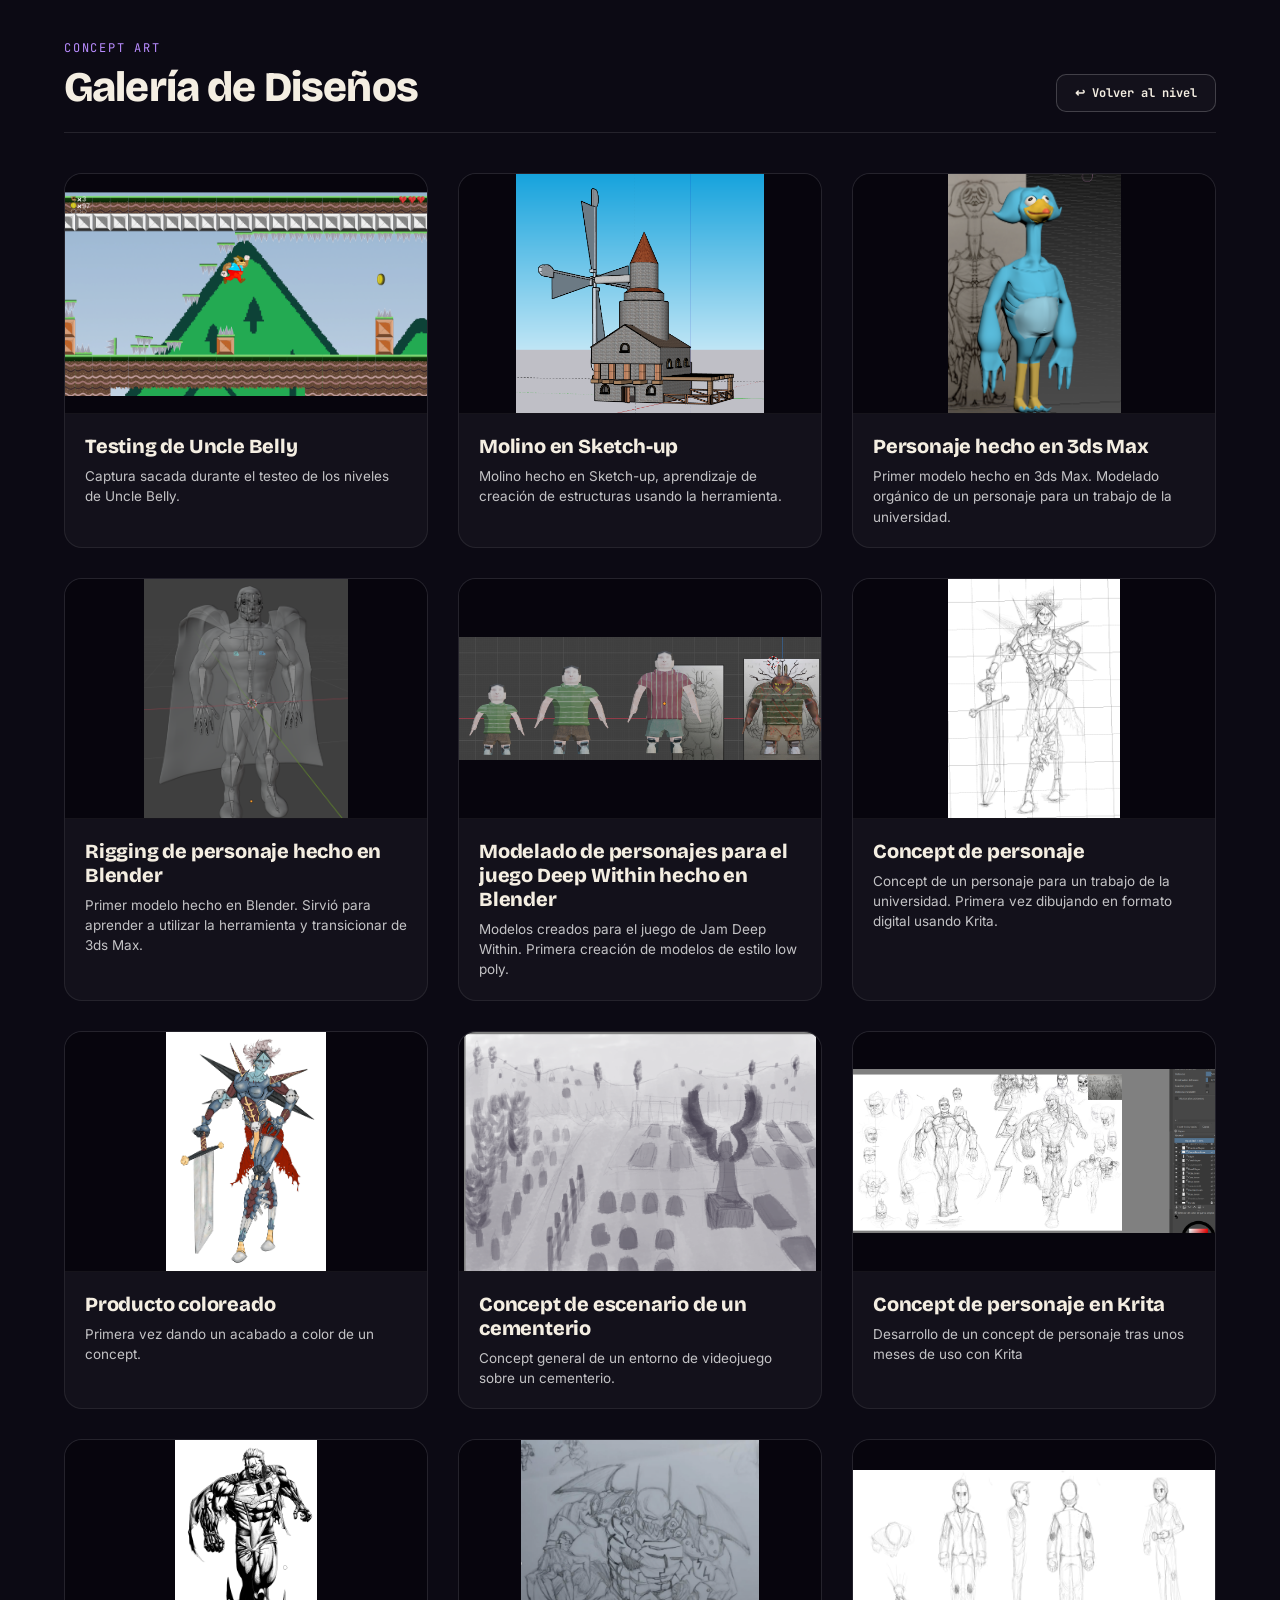
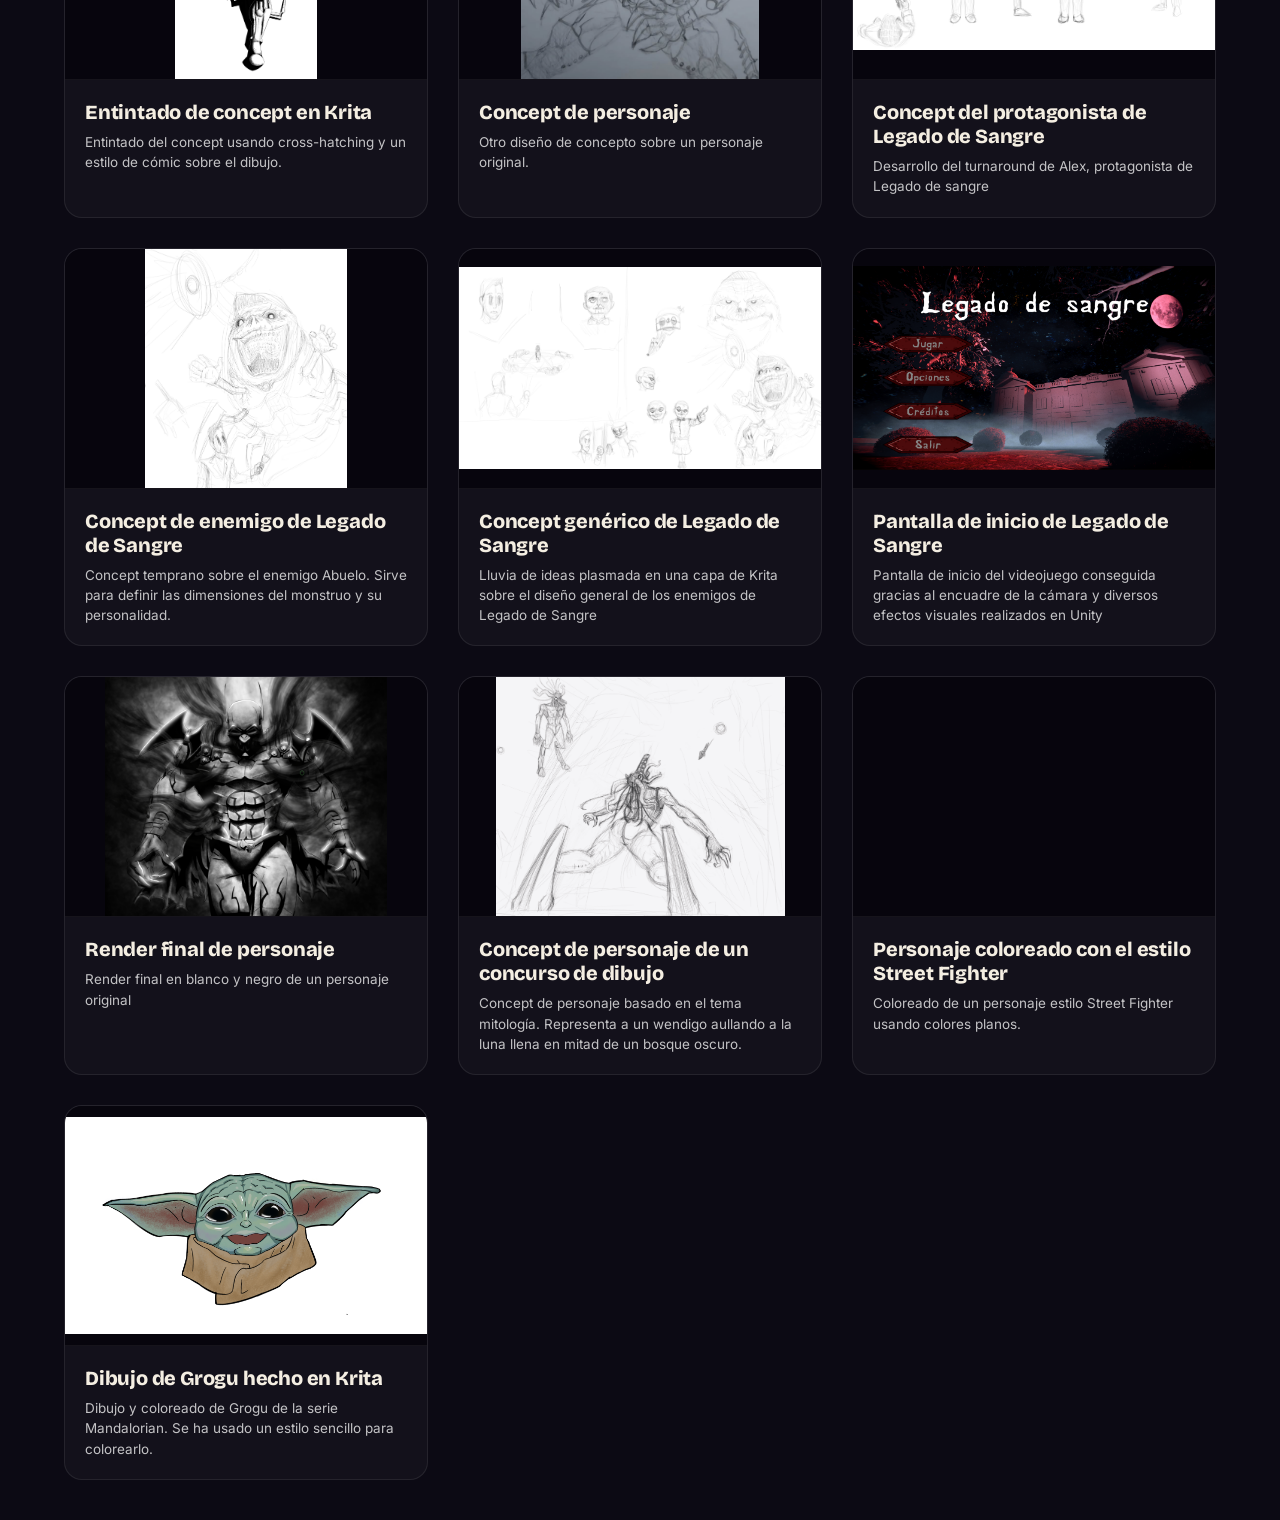
==== gallery.html @ 6ef155b4 "Añadida la galería" ====
<!DOCTYPE html>
<html lang="es">

<head>
  <meta charset="UTF-8">
  <meta name="viewport" content="width=device-width, initial-scale=1.0">
  <title>Galería de Concept Art — Adrián Gómez-Lobo Núñez</title>
  
  <link rel="preconnect" href="https://fonts.googleapis.com">
  <link rel="preconnect" href="https://fonts.gstatic.com" crossorigin>
  <link href="https://fonts.googleapis.com/css2?family=Bricolage+Grotesque:opsz,wght@12..96,600;12..96,800&family=Inter:wght@400;500;600&family=JetBrains+Mono:wght@500;700&display=swap" rel="stylesheet">
  
  <!-- Reutilizamos tus estilos globales y añadimos los específicos de la galería -->
  <link rel="stylesheet" href="styles.css">
  <link rel="stylesheet" href="gallery.css">
</head>

<body class="gallery-body">

  <header class="gallery-header">
    <div class="header-left">
      <span class="gallery-tag">Concept Art</span>
      <h1>Galería de Diseños</h1>
    </div>
    <!-- Botón para regresar al portafolio jugable -->
    <a href="index.html" class="back-btn">↩ Volver al nivel</a>
  </header>

  <main class="gallery-grid" id="gallery-container">
    <!-- Las tarjetas se inyectarán aquí dinámicamente desde JavaScript -->
  </main>

  <script src="gallery.js"></script>
</body>

</html>
---- styles.css ----
/* =======================================================================
   ESTILOS — Portfolio jugable de Adrián Gómez-Lobo Núñez
   ======================================================================= */
:root {
    /* ----- Paleta base ----- */
    --ink: #0c0a14;
    --paper: #f4eee2;
    --char: #ffd166;
    --char-dark: #1b1726;

    /* Acentos por zona (videojuegos / herramientas / concept) */
    --z1-a: #ff5d73;
    --z1-b: #ffb05c;
    --z2-a: #36c5f0;
    --z2-b: #7b6cff;
    --z3-a: #b98cff;
    --z3-b: #ffa6e0;

    --accent: var(--z1-a);
    --accent2: var(--z1-b);

    --font-display: "Bricolage Grotesque", system-ui, sans-serif;
    --font-body: "Inter", system-ui, sans-serif;
    --font-mono: "JetBrains Mono", ui-monospace, monospace;
    
    --ch: 160px; /* Tamaño base del personaje */
}

* {
    box-sizing: border-box;
    margin: 0;
    padding: 0
}

html {
    scroll-behavior: auto
}

body {
    background: var(--ink);
    color: var(--paper);
    font-family: var(--font-body);
    overflow-x: hidden;
}

/* =======================================================================
   STAGE: Contenedor Base de Iluminación
   ======================================================================= */
#stage {
    position: fixed;
    inset: 0;
    overflow: hidden;
    z-index: 1;
    transition: background 1s ease;
}

/* ☀️/🌙 EL ORBE: Detrás de las capas de escenario, delante del cielo */
.orb {
    position: absolute;
    top: 12%;
    left: 72%;
    width: 110px;
    height: 110px;
    border-radius: 50%;
    z-index: 2; 
    transition: background 1s ease, box-shadow 1s ease;
}

/* =======================================================================
   PARALLAX CAPAS: Tratamiento de color HSV nativo por GPU
   ======================================================================= */
.layer {
    position: absolute;
    bottom: 18vh;
    left: 0;
    height: 82vh;
    will-change: transform;
    background-position: bottom left;
    background-repeat: repeat-x;
    transition: filter 1s ease;
}

/* Valores base de brillo y contraste para dar profundidad */
.layer-far {
    z-index: 3;
    background-image: url('assets/sprites/background/BackGroundFar.png');
    background-size: auto 100%;
    filter: brightness(0.70) saturate(0.85);
}

.layer-mid {
    z-index: 4;
    background-image: url('assets/sprites/background/BackgroundMiddle.png');
    background-size: auto 130%;
    filter: brightness(0.8) saturate(0.90);
}

.layer-close {
    z-index: 5;
    background-image: url('assets/sprites/background/BackgroundClose.png');
    background-size: auto 90%;
    filter: brightness(0.8) saturate(1);
}

.ground {
    position: absolute;
    bottom: 0;
    left: 0;
    width: 100%;
    height: 18vh;
    background: linear-gradient(180deg, var(--char-dark), #000);
    z-index: 6;
}

/* =======================================================================
   GAMEPLAY: Elementos interactivos y Personaje
   ======================================================================= */
#world {
    position: absolute;
    bottom: 18vh;
    left: 0;
    height: 40vh;
    z-index: 7;
    will-change: transform;
}

.post {
    position: absolute !important;
    bottom: 0;
    width: 8px;
    height: 130px;
    background: var(--char-dark);
    display: flex;
    justify-content: center;
    filter: drop-shadow(0 0 12px var(--accent));
    transition: filter 0.6s ease;
}

.post .flag {
    position: absolute !important;
    top: 0;
    left: 8px;
    width: 85px;
    padding: 6px 8px;
    font-family: var(--font-mono);
    font-size: 10px;
    font-weight: 700;
    letter-spacing: .05em;
    color: #fff;
    background: var(--accent) !important;
    clip-path: polygon(0 0, 100% 0, 86% 50%, 100% 100%, 0 100%);
    text-transform: uppercase;
    white-space: nowrap;
}

#character {
    position: fixed;
    bottom: calc(18vh - 14px);
    left: 26%;
    transform: translateX(-50%);
    height: var(--ch);
    z-index: 8;
}

#character canvas {
    position: absolute;
    bottom: 0;
    left: 50%;
    transform: translateX(-50%);
    height: 100%;
    width: auto;
    display: none;
    filter: drop-shadow(0 0 14px var(--accent)) var(--char-light-tint, brightness(1));
    transition: filter 0.6s ease;
}

#character.flip canvas {
    transform: translateX(-50%) scaleX(-1);
}

/* Partículas de Polvo */
.dust {
    position: fixed;
    bottom: 18vh;
    left: 26%;
    transform: translateX(-50%);
    z-index: 6;
    width: 30px;
    height: 10px;
    border-radius: 50%;
    background: rgba(255, 255, 255, .18);
    opacity: 0;
    filter: blur(2px);
}

#character.walking ~ .dust {
    animation: puff .42s ease-out infinite
}

@keyframes puff {
    0% { opacity: .4; transform: scale(.6) translateX(0) }
    100% { opacity: 0; transform: scale(1.4) translateX(-22px) }
}

/* =======================================================================
   PIPELINE DE ILUMINACIÓN GLOBAL (Nativo en la GPU)
   ======================================================================= */
#stage[data-zone="videojuegos"] {
    background: linear-gradient(180deg, #124eb3 0%, #3a8df5 50%, #a5d1ff 100%);
}
#stage[data-zone="videojuegos"] .orb {
    background: radial-gradient(circle at 35% 35%, #fff6e0 0%, #ff9e00 50%, #e85d04 100%);
    box-shadow: 0 0 60px 25px rgba(232, 93, 4, 0.65), 0 0 140px 50px rgba(255, 158, 0, 0.35);
}

#stage[data-zone="unity"] {
    background: linear-gradient(180deg, #1d0c33 0%, #63194c 50%, #ab3340 100%);
}
#stage[data-zone="unity"] .orb {
    background: radial-gradient(circle at 35% 35%, #ffffff 20%, #e2e8f0 60%, #cbd5e1 100%);
    box-shadow: 0 0 50px 15px rgba(255, 255, 255, 0.5), 0 0 100px 30px rgba(226, 232, 240, 0.2);
}
#stage[data-zone="unity"] .layer {
    filter: brightness(0.48) sepia(0.3) saturate(1.4) hue-rotate(-10deg);
}

#stage[data-zone="concept"] {
    background: linear-gradient(180deg, #02040a 0%, #081020 60%, #0e192e 100%);
}
#stage[data-zone="concept"] .orb {
    background: radial-gradient(circle at 35% 35%, #f8fafc 0%, #cbd5e1 60%, #708090 100%);
    box-shadow: 0 0 35px 6px rgba(203, 213, 225, 0.45);
}
#stage[data-zone="concept"] .layer {
    filter: brightness(0.24) saturate(0.65) hue-rotate(15deg);
}

/* =======================================================================
   INTERFACE INTERFACES (HUD, MENÚS Y COMPONENTES)
   ======================================================================= */
.hud {
    position: fixed;
    top: 0;
    left: 0;
    width: 100%;
    z-index: 10;
    padding: 18px 22px;
    display: flex;
    align-items: center;
    gap: 20px;
    flex-wrap: wrap;
    pointer-events: none;
}

.hud .name {
    font-family: var(--font-display);
    font-weight: 800;
    font-size: 18px;
    letter-spacing: -.01em;
}

#toEnd {
    z-index: 13;
    font-family: var(--font-mono);
    font-size: 11px;
    font-weight: 700;
    letter-spacing: .06em;
    text-transform: uppercase;
    padding: 7px 14px;
    border-radius: 10px;
    border: 1px solid rgba(255, 255, 255, .2);
    background: rgba(0, 0, 0, .4);
    color: var(--paper);
    text-decoration: none;
    pointer-events: auto;
    transition: background 0.2s ease, transform 0.15s ease;
}

#toEnd:hover {
    background: rgba(255, 255, 255, 0.15);
    transform: translateY(-1px);
}

.hud .zone {
    font-family: var(--font-mono);
    font-size: 11px;
    letter-spacing: .12em;
    text-transform: uppercase;
    color: var(--accent);
    margin-left: auto;
    transition: color .6s ease;
}

.progress {
    position: fixed;
    top: 0;
    left: 0;
    width: 100%;
    height: 4px;
    background: rgba(255, 255, 255, .08);
    z-index: 11
}

.progress .bar {
    height: 100%;
    width: 100%;
    transform: scaleX(0);
    transform-origin: left;
    background: linear-gradient(90deg, var(--accent), var(--accent2));
    transition: background .6s ease
}

.hint {
    position: fixed;
    bottom: 24px;
    left: 50%;
    transform: translateX(-50%);
    z-index: 10;
    font-family: var(--font-mono);
    font-size: 11px;
    letter-spacing: .1em;
    color: rgba(255, 255, 255, .6);
    display: flex;
    align-items: center;
    gap: 8px;
    transition: opacity .4s ease
}

.hint .key {
    border: 1px solid rgba(255, 255, 255, .3);
    border-radius: 4px;
    padding: 2px 7px
}

.card {
    position: fixed;
    right: 5%;
    top: 50%;
    transform: translateY(-50%) translateX(40px);
    z-index: 12;
    width: min(420px, 86vw);
    background: rgba(16, 12, 28, .82);
    backdrop-filter: blur(14px);
    border: 1px solid rgba(255, 255, 255, .12);
    border-radius: 18px;
    overflow: hidden;
    opacity: 0;
    pointer-events: none;
    transition: opacity .45s ease, transform .45s cubic-bezier(.2, .8, .2, 1)
}

.card.show {
    opacity: 1;
    transform: translateY(-50%) translateX(0);
    pointer-events: auto
}

/* 🌟 SECCIÓN OPTIMIZADA: Resolución completa sin recortes */
.card .media {
    height: 190px;
    background-color: #07050d;               /* Fondo oscuro profundo de respaldo */
    background-position: center;
    background-size: contain;                /* Muestra la imagen al 100% de escala sin recortar */
    background-repeat: no-repeat;
    padding: 14px;                           /* Margen de seguridad interno para "enmarcar" la imagen */
    box-sizing: border-box;
    position: relative;
    display: flex;
    align-items: center;
    justify-content: center;
    border-bottom: 1px solid rgba(255, 255, 255, 0.06);
}

.card .media .placeholder {
    font-family: var(--font-mono);
    font-size: 11px;
    color: rgba(255, 255, 255, .4);
    letter-spacing: .1em;
    text-align: center;
    padding: 0 20px
}

/* Ajustado para que el badge flote correctamente con el nuevo padding */
.card .badge {
    position: absolute;
    top: 14px;
    left: 14px;
    font-family: var(--font-mono);
    font-size: 10px;
    font-weight: 700;
    letter-spacing: .1em;
    text-transform: uppercase;
    padding: 5px 10px;
    border-radius: 999px;
    background: var(--accent);
    color: #0c0a14;
    box-shadow: 0 4px 12px rgba(0,0,0,0.5);
}

.card .body {
    padding: 20px 22px 22px
}

.card h3 {
    font-family: var(--font-display);
    font-weight: 800;
    font-size: 24px;
    letter-spacing: -.02em;
    line-height: 1.05
}

.card .meta {
    font-family: var(--font-mono);
    font-size: 11px;
    color: rgba(255, 255, 255, .55);
    margin: 6px 0 12px;
    letter-spacing: .04em
}

.card p {
    font-size: 14px;
    line-height: 1.55;
    color: rgba(255, 255, 255, .82)
}

.card .links {
    display: flex;
    gap: 10px;
    margin-top: 16px;
    flex-wrap: wrap
}

.card .links a {
    font-family: var(--font-mono);
    font-size: 12px;
    font-weight: 700;
    text-decoration: none;
    padding: 8px 14px;
    border-radius: 10px;
    color: #0c0a14;
    background: var(--accent);
    transition: transform .15s ease
}

.card .links a.ghost {
    background: transparent;
    color: var(--paper);
    border: 1px solid rgba(255, 255, 255, .25)
}

.card .links a:hover {
    transform: translateY(-2px)
}

/* ---------- Intro ---------- */
#intro {
    position: fixed;
    inset: 0;
    z-index: 30;
    background: var(--ink);
    display: flex;
    flex-direction: column;
    align-items: center;
    justify-content: center;
    gap: 26px;
    transition: opacity .6s ease
}

#intro.hide {
    opacity: 0 !important;
    pointer-events: none !important;
    visibility: hidden !important;
    transition: opacity 0.5s ease;
}

#intro h1 {
    font-family: var(--font-display);
    font-weight: 800;
    font-size: clamp(36px, 8vw, 76px);
    letter-spacing: -.03em;
    text-align: center;
    line-height: .98
}

#intro h1 span {
    background: linear-gradient(90deg, var(--z1-a), var(--z2-a), var(--z3-a));
    -webkit-background-clip: text;
    background-clip: text;
    color: transparent
}

#intro .sub {
    font-family: var(--font-mono);
    font-size: 13px;
    letter-spacing: .18em;
    text-transform: uppercase;
    color: rgba(255, 255, 255, .55)
}

#start {
    font-family: var(--font-mono);
    font-weight: 700;
    font-size: 14px;
    letter-spacing: .08em;
    text-transform: uppercase;
    padding: 14px 30px;
    border: none;
    border-radius: 12px;
    cursor: pointer;
    color: #0c0a14;
    background: linear-gradient(90deg, var(--z1-a), var(--z1-b));
    transition: transform .15s ease, box-shadow .2s ease
}

#start:hover {
    transform: translateY(-3px);
    box-shadow: 0 12px 30px -8px var(--z1-a)
}

#start:focus-visible,
.links a:focus-visible,
#toEnd:focus-visible {
    outline: 3px solid #fff;
    outline-offset: 3px
}

#scroll-spacer {
    position: relative;
    z-index: 0
}

@media (prefers-reduced-motion: reduce) {
    #character canvas { animation: none !important }
    .card { transition: opacity .2s linear }
}

/* =======================================================================
   RESPONSIVE MÓVIL
   ======================================================================= */
@media (max-width:600px) {
    :root {
        --ch: 110px;
    }

    #character {
        left: 18%;
    }

    .hud {
        padding: 12px 16px;
        gap: 12px;
    }

    .card {
        right: 50%;
        transform: translate(50%, 30px);
        top: auto;
        bottom: 24vh;
        width: 88vw;
    }

    .card.show {
        transform: translate(50%, 0);
    }

    .card .media {
        height: 150px;
        padding: 10px;                       /* Un pelín menos de padding en móviles */
    }
}
---- gallery.css ----
/* =======================================================================
   ESTILOS DE LA GALERÍA DE CONCEPT ART
   ======================================================================= */

.gallery-body {
    background: var(--ink);
    color: var(--paper);
    padding: 40px 5%;
    overflow-y: auto; /* Permite scroll vertical normal */
}

/* Encabezado de la página */
.gallery-header {
    display: flex;
    justify-content: space-between;
    align-items: flex-end;
    margin-bottom: 40px;
    border-bottom: 1px solid rgba(255, 255, 255, 0.1);
    padding-bottom: 20px;
}

.gallery-tag {
    font-family: var(--font-mono);
    color: var(--z3-a); /* Color morado de la zona de concept */
    text-transform: uppercase;
    font-size: 12px;
    letter-spacing: .15em;
    display: block;
    margin-bottom: 6px;
}

.gallery-header h1 {
    font-family: var(--font-display);
    font-weight: 800;
    font-size: clamp(28px, 5vw, 42px);
    letter-spacing: -.02em;
}

/* Botón de retorno */
.back-btn {
    font-family: var(--font-mono);
    font-size: 12px;
    font-weight: 700;
    text-decoration: none;
    padding: 10px 18px;
    border-radius: 10px;
    color: var(--paper);
    border: 1px solid rgba(255, 255, 255, .2);
    background: rgba(255, 255, 255, 0.03);
    transition: background 0.2s ease, transform 0.15s ease;
}

.back-btn:hover {
    background: rgba(255, 255, 255, 0.1);
    transform: translateY(-2px);
}

/* Rejilla adaptativa para las tarjetas (CSS Grid) */
.gallery-grid {
    display: grid;
    grid-template-columns: repeat(auto-fill, minmax(340px, 1fr));
    gap: 30px;
    width: 100%;
}

/* Tarjeta estática inspirada en tu sistema de juego */
.g-card {
    background: rgba(255, 255, 255, 0.03);
    border: 1px solid rgba(255, 255, 255, .08);
    border-radius: 18px;
    overflow: hidden;
    display: flex;
    flex-direction: column;
    transition: transform 0.3s cubic-bezier(.2, .8, .2, 1), border-color 0.3s ease;
}

.g-card:hover {
    transform: translateY(-6px);
    border-color: rgba(255, 255, 255, 0.2);
}

/* Contenedor de la ilustración (Mantiene la resolución exacta) */
.g-card .media {
    height: 240px; /* Un poco más alta para que luzca el arte */
    background-color: #07050d;
    background-position: center;
    background-size: contain; /* 🌟 Muestra la resolución completa sin recortes */
    background-repeat: no-repeat;
    padding: 16px;
    box-sizing: border-box;
    border-bottom: 1px solid rgba(255, 255, 255, 0.06);
}

/* Cuerpo de texto de la tarjeta */
.g-card .body {
    padding: 20px;
    display: flex;
    flex-direction: column;
    flex-grow: 1;
}

.g-card h3 {
    font-family: var(--font-display);
    font-weight: 800;
    font-size: 20px;
    letter-spacing: -.01em;
    margin-bottom: 8px;
}

.g-card p {
    font-size: 13.5px;
    line-height: 1.5;
    color: rgba(255, 255, 255, .75);
}

/* Responsive Móvil */
@media (max-width: 600px) {
    .gallery-header {
        flex-direction: column;
        align-items: flex-start;
        gap: 16px;
    }
    
    .back-btn {
        width: 100%;
        text-align: center;
    }

    .gallery-grid {
        grid-template-columns: 1fr; /* Una columna en pantallas pequeñas */
        gap: 20px;
    }
}
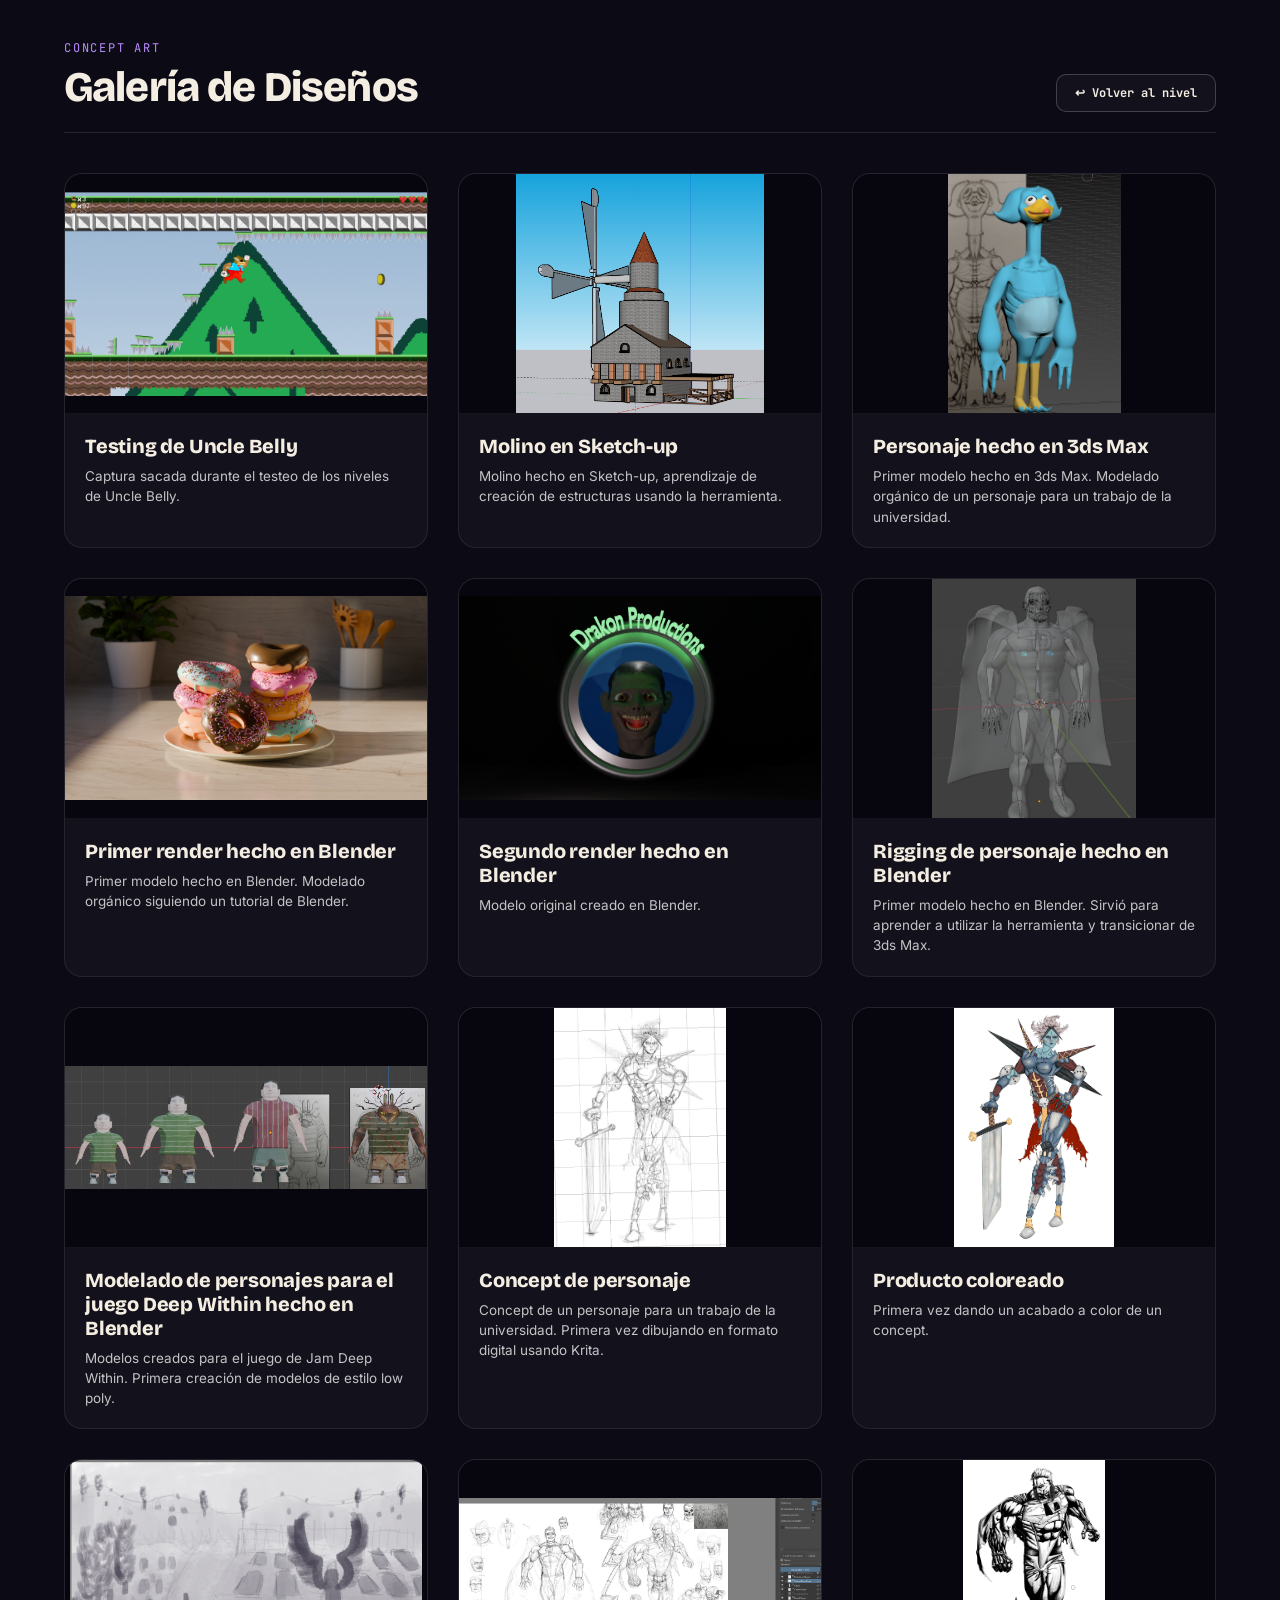
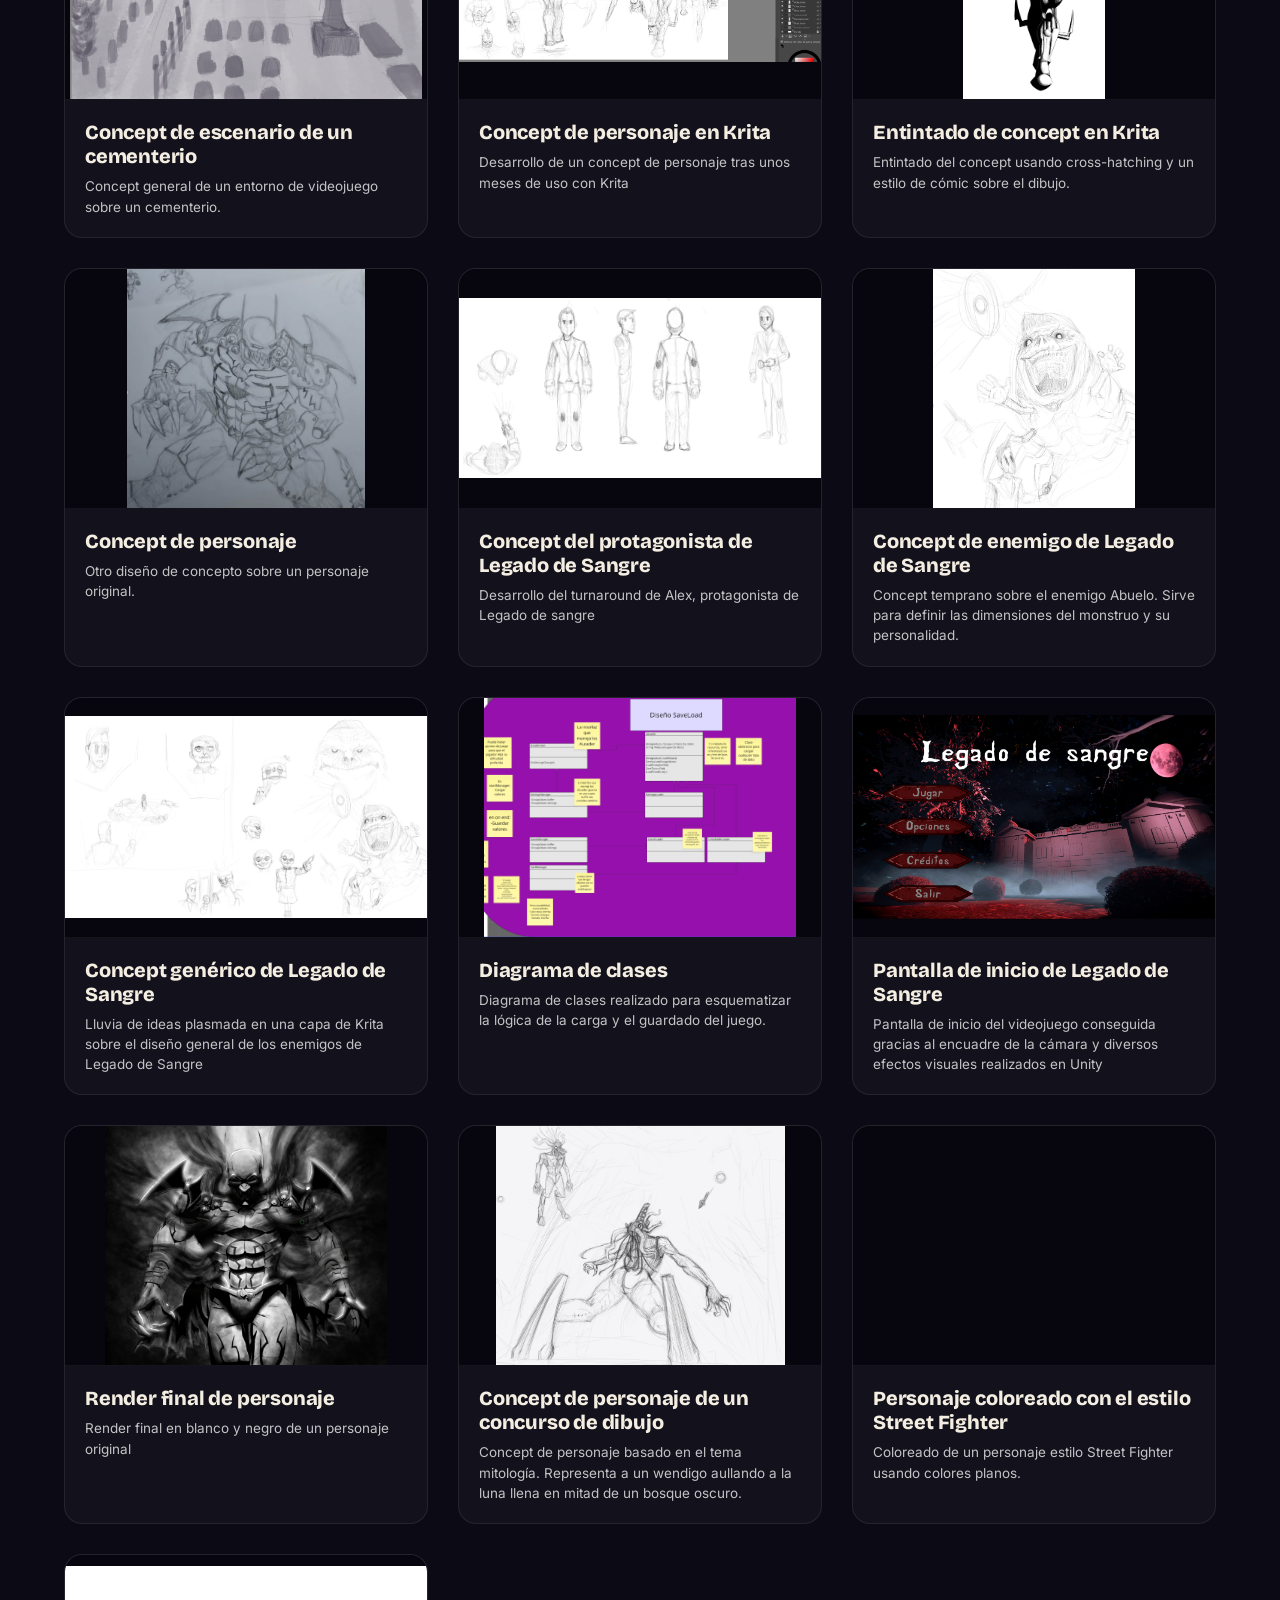
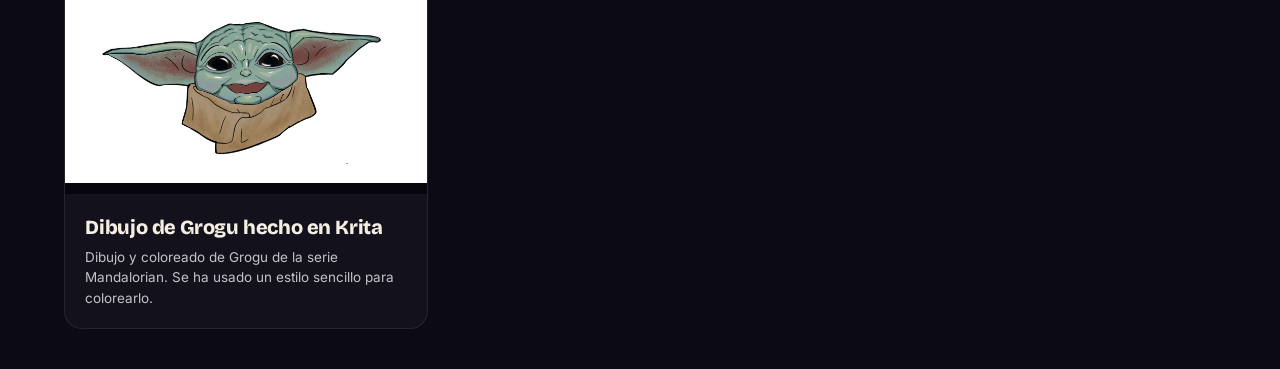
==== commit eaaf1c5e: "Mejorada página web" ====
--- a/gallery.html
+++ b/gallery.html
@@ -5,13 +5,21 @@
   <meta charset="UTF-8">
   <meta name="viewport" content="width=device-width, initial-scale=1.0">
   <title>Galería de Concept Art — Adrián Gómez-Lobo Núñez</title>
-  
+
   <link rel="preconnect" href="https://fonts.googleapis.com">
   <link rel="preconnect" href="https://fonts.gstatic.com" crossorigin>
-  <link href="https://fonts.googleapis.com/css2?family=Bricolage+Grotesque:opsz,wght@12..96,600;12..96,800&family=Inter:wght@400;500;600&family=JetBrains+Mono:wght@500;700&display=swap" rel="stylesheet">
-  
-  <!-- Reutilizamos tus estilos globales y añadimos los específicos de la galería -->
+  <link
+    href="https://fonts.googleapis.com/css2?family=Bricolage+Grotesque:opsz,wght@12..96,600;12..96,800&family=Inter:wght@400;500;600&family=JetBrains+Mono:wght@500;700&display=swap"
+    rel="stylesheet">
+
   <link rel="stylesheet" href="styles.css">
+  <style>
+    body {
+      overflow-y: auto !important;
+      overflow-x: hidden !important;
+      touch-action: auto !important;
+    }
+  </style>
   <link rel="stylesheet" href="gallery.css">
 </head>
 
@@ -22,13 +30,10 @@
       <span class="gallery-tag">Concept Art</span>
       <h1>Galería de Diseños</h1>
     </div>
-    <!-- Botón para regresar al portafolio jugable -->
     <a href="index.html" class="back-btn">↩ Volver al nivel</a>
   </header>
 
-  <main class="gallery-grid" id="gallery-container">
-    <!-- Las tarjetas se inyectarán aquí dinámicamente desde JavaScript -->
-  </main>
+  <main class="gallery-grid" id="gallery-container"></main>
 
   <script src="gallery.js"></script>
 </body>
--- a/styles.css
+++ b/styles.css
@@ -1,14 +1,15 @@
 /* =======================================================================
-   ESTILOS — Portfolio jugable de Adrián Gómez-Lobo Núñez
-   ======================================================================= */
+   PORTFOLIO JUGABLE — ADRIÁN GÓMEZ-LOBO NÚÑEZ
+   ======================================================================= */
+
 :root {
-    /* ----- Paleta base ----- */
+    /* ----- Paleta Base ----- */
     --ink: #0c0a14;
     --paper: #f4eee2;
     --char: #ffd166;
     --char-dark: #1b1726;
 
-    /* Acentos por zona (videojuegos / herramientas / concept) */
+    /* ----- Acentos por Zona ----- */
     --z1-a: #ff5d73;
     --z1-b: #ffb05c;
     --z2-a: #36c5f0;
@@ -19,42 +20,47 @@
     --accent: var(--z1-a);
     --accent2: var(--z1-b);
 
+    /* ----- Tipografías ----- */
     --font-display: "Bricolage Grotesque", system-ui, sans-serif;
     --font-body: "Inter", system-ui, sans-serif;
     --font-mono: "JetBrains Mono", ui-monospace, monospace;
-    
-    --ch: 160px; /* Tamaño base del personaje */
-}
-
+
+    /* ----- Dimensiones Gameplay ----- */
+    --ch: 160px;
+    /* Tamaño base del personaje */
+    --suelo-alto: 220px;
+}
+
+/* =======================================================================
+   RESET & CONFIGURACIÓN BASE
+   ======================================================================= */
 * {
     box-sizing: border-box;
     margin: 0;
-    padding: 0
-}
-
-html {
-    scroll-behavior: auto
+    padding: 0;
 }
 
 body {
     background: var(--ink);
     color: var(--paper);
     font-family: var(--font-body);
-    overflow-x: hidden;
-}
-
-/* =======================================================================
-   STAGE: Contenedor Base de Iluminación
+    overflow: hidden !important;
+    /* Desactivamos scroll nativo por mecánicas de juego */
+    touch-action: none;
+    /* Evita gestos de arrastre del navegador en móviles */
+}
+
+/* =======================================================================
+   STAGE & PARALLAX BACKGROUND
    ======================================================================= */
 #stage {
     position: fixed;
     inset: 0;
     overflow: hidden;
     z-index: 1;
-    transition: background 1s ease;
-}
-
-/* ☀️/🌙 EL ORBE: Detrás de las capas de escenario, delante del cielo */
+}
+
+/* ☀️/🌙 El Orbe Celestial */
 .orb {
     position: absolute;
     top: 12%;
@@ -62,13 +68,11 @@
     width: 110px;
     height: 110px;
     border-radius: 50%;
-    z-index: 2; 
+    z-index: 2;
     transition: background 1s ease, box-shadow 1s ease;
 }
 
-/* =======================================================================
-   PARALLAX CAPAS: Tratamiento de color HSV nativo por GPU
-   ======================================================================= */
+/* Capas del Parallax */
 .layer {
     position: absolute;
     bottom: 18vh;
@@ -80,7 +84,6 @@
     transition: filter 1s ease;
 }
 
-/* Valores base de brillo y contraste para dar profundidad */
 .layer-far {
     z-index: 3;
     background-image: url('assets/sprites/background/BackGroundFar.png');
@@ -102,31 +105,51 @@
     filter: brightness(0.8) saturate(1);
 }
 
-.ground {
+/* =======================================================================
+   GAMEPLAY WORLD & TILESET PIPELINE
+   ======================================================================= */
+#world {
     position: absolute;
     bottom: 0;
     left: 0;
+    height: 100vh;
     width: 100%;
-    height: 18vh;
-    background: linear-gradient(180deg, var(--char-dark), #000);
-    z-index: 6;
-}
-
-/* =======================================================================
-   GAMEPLAY: Elementos interactivos y Personaje
-   ======================================================================= */
-#world {
-    position: absolute;
-    bottom: 18vh;
-    left: 0;
-    height: 40vh;
     z-index: 7;
     will-change: transform;
 }
 
+/* Capas del suelo Pixel-Art (Matrix Fijo) */
+.ground {
+    position: absolute;
+    left: 0;
+    width: 100%;
+    height: calc(var(--suelo-alto) / 3);
+    z-index: 10;
+    background-image: url('assets/sprites/tileset/tileset.png');
+    background-repeat: repeat-x;
+    background-size: calc((var(--suelo-alto) / 3) * 2) var(--suelo-alto);
+    image-rendering: pixelated;
+}
+
+.g-row-1 {
+    bottom: calc((var(--suelo-alto) / 3) * 2);
+    background-position: 0px 0px;
+}
+
+.g-row-2 {
+    bottom: calc(var(--suelo-alto) / 3);
+    background-position: 0px calc(var(--suelo-alto) / -3);
+}
+
+.g-row-3 {
+    bottom: 0;
+    background-position: 0px calc((var(--suelo-alto) / -3) * 2);
+}
+
+/* Elementos del mapa: Postes y Banderas */
 .post {
     position: absolute !important;
-    bottom: 0;
+    bottom: var(--suelo-alto);
     width: 8px;
     height: 130px;
     background: var(--char-dark);
@@ -153,13 +176,16 @@
     white-space: nowrap;
 }
 
+/* =======================================================================
+   PROTAGONISTA Y EFECTOS
+   ======================================================================= */
 #character {
     position: fixed;
-    bottom: calc(18vh - 14px);
     left: 26%;
     transform: translateX(-50%);
     height: var(--ch);
-    z-index: 8;
+    z-index: 11;
+    will-change: transform;
 }
 
 #character canvas {
@@ -193,57 +219,86 @@
     filter: blur(2px);
 }
 
-#character.walking ~ .dust {
-    animation: puff .42s ease-out infinite
+#character.walking~.dust {
+    animation: puff .42s ease-out infinite;
 }
 
 @keyframes puff {
-    0% { opacity: .4; transform: scale(.6) translateX(0) }
-    100% { opacity: 0; transform: scale(1.4) translateX(-22px) }
-}
-
-/* =======================================================================
-   PIPELINE DE ILUMINACIÓN GLOBAL (Nativo en la GPU)
-   ======================================================================= */
+    0% {
+        opacity: .4;
+        transform: scale(.6) translateX(0);
+    }
+
+    100% {
+        opacity: 0;
+        transform: scale(1.4) translateX(-22px);
+    }
+}
+
+/* =======================================================================
+   SISTEMA DE ILUMINACIÓN DINÁMICA (Zonas/Z-Index Horario)
+   ======================================================================= */
+/* ☀️ VIDEOJUEGOS: Día */
 #stage[data-zone="videojuegos"] {
     background: linear-gradient(180deg, #124eb3 0%, #3a8df5 50%, #a5d1ff 100%);
 }
+
 #stage[data-zone="videojuegos"] .orb {
     background: radial-gradient(circle at 35% 35%, #fff6e0 0%, #ff9e00 50%, #e85d04 100%);
     box-shadow: 0 0 60px 25px rgba(232, 93, 4, 0.65), 0 0 140px 50px rgba(255, 158, 0, 0.35);
 }
 
+/* ⛅ UNITY: Atardecer */
 #stage[data-zone="unity"] {
     background: linear-gradient(180deg, #1d0c33 0%, #63194c 50%, #ab3340 100%);
 }
+
 #stage[data-zone="unity"] .orb {
-    background: radial-gradient(circle at 35% 35%, #ffffff 20%, #e2e8f0 60%, #cbd5e1 100%);
-    box-shadow: 0 0 50px 15px rgba(255, 255, 255, 0.5), 0 0 100px 30px rgba(226, 232, 240, 0.2);
-}
+    background: radial-gradient(circle at 35% 35%, #ffcc00 0%, #ff5d73 60%, #63194c 100%);
+    box-shadow: 0 0 50px 15px rgba(255, 93, 115, 0.5), 0 0 120px 40px rgba(29, 12, 51, 0.4);
+}
+
 #stage[data-zone="unity"] .layer {
-    filter: brightness(0.48) sepia(0.3) saturate(1.4) hue-rotate(-10deg);
-}
-
+    filter: brightness(0.55) sepia(0.2) saturate(1.3) hue-rotate(-5deg);
+}
+
+/* 🌙 CONCEPT: Noche */
 #stage[data-zone="concept"] {
     background: linear-gradient(180deg, #02040a 0%, #081020 60%, #0e192e 100%);
 }
+
 #stage[data-zone="concept"] .orb {
     background: radial-gradient(circle at 35% 35%, #f8fafc 0%, #cbd5e1 60%, #708090 100%);
     box-shadow: 0 0 35px 6px rgba(203, 213, 225, 0.45);
 }
+
 #stage[data-zone="concept"] .layer {
     filter: brightness(0.24) saturate(0.65) hue-rotate(15deg);
 }
 
-/* =======================================================================
-   INTERFACE INTERFACES (HUD, MENÚS Y COMPONENTES)
+/* 🌌 CV: Aurora / Fin de Nivel */
+#stage[data-zone="cv"] {
+    background: linear-gradient(180deg, #05020a 0%, #110724 60%, #1b073a 100%);
+}
+
+#stage[data-zone="cv"] .orb {
+    background: radial-gradient(circle at 35% 35%, #ffffff 0%, #b98cff 70%, #7b6cff 100%);
+    box-shadow: 0 0 40px 10px rgba(185, 140, 255, 0.5);
+}
+
+#stage[data-zone="cv"] .layer {
+    filter: brightness(0.2) sepia(0.4) saturate(1.5) hue-rotate(45deg);
+}
+
+/* =======================================================================
+   HUD & INTERFACES GLOBALES
    ======================================================================= */
 .hud {
     position: fixed;
     top: 0;
     left: 0;
     width: 100%;
-    z-index: 10;
+    z-index: 15;
     padding: 18px 22px;
     display: flex;
     align-items: center;
@@ -259,8 +314,18 @@
     letter-spacing: -.01em;
 }
 
+.hud .zone {
+    font-family: var(--font-mono);
+    font-size: 11px;
+    letter-spacing: .12em;
+    text-transform: uppercase;
+    color: var(--accent);
+    margin-left: auto;
+    transition: color .6s ease;
+}
+
 #toEnd {
-    z-index: 13;
+    z-index: 16;
     font-family: var(--font-mono);
     font-size: 11px;
     font-weight: 700;
@@ -281,16 +346,6 @@
     transform: translateY(-1px);
 }
 
-.hud .zone {
-    font-family: var(--font-mono);
-    font-size: 11px;
-    letter-spacing: .12em;
-    text-transform: uppercase;
-    color: var(--accent);
-    margin-left: auto;
-    transition: color .6s ease;
-}
-
 .progress {
     position: fixed;
     top: 0;
@@ -298,7 +353,7 @@
     width: 100%;
     height: 4px;
     background: rgba(255, 255, 255, .08);
-    z-index: 11
+    z-index: 11;
 }
 
 .progress .bar {
@@ -307,7 +362,7 @@
     transform: scaleX(0);
     transform-origin: left;
     background: linear-gradient(90deg, var(--accent), var(--accent2));
-    transition: background .6s ease
+    transition: background .6s ease;
 }
 
 .hint {
@@ -323,47 +378,207 @@
     display: flex;
     align-items: center;
     gap: 8px;
-    transition: opacity .4s ease
+    transition: opacity .4s ease;
 }
 
 .hint .key {
     border: 1px solid rgba(255, 255, 255, .3);
     border-radius: 4px;
-    padding: 2px 7px
-}
-
-.card {
+    padding: 2px 7px;
+}
+
+/* =======================================================================
+   SISTEMA DE CARRUSEL CON PREVIEW INTERACTIVA
+   ======================================================================= */
+
+/* Contenedor de la cola de tarjetas */
+/* =======================================================================
+   SISTEMA DE CARRUSEL ADAPTATIVO CON RECORTE GEOMÉTRICO (CLIP-PATH)
+   ======================================================================= */
+
+/* Contenedor principal */
+.card-container {
     position: fixed;
     right: 5%;
     top: 50%;
-    transform: translateY(-50%) translateX(40px);
+    transform: translateY(-50%);
     z-index: 12;
-    width: min(420px, 86vw);
-    background: rgba(16, 12, 28, .82);
+    display: flex;
+     flex-direction: row;
+    gap: 24px;
+    pointer-events: none;
+    opacity: 0;
+    transition: opacity 0.4s ease, right 0.5s cubic-bezier(.25, 1, .5, 1);
+}
+
+/* Activación del contenedor */
+.card-container.show {
+    opacity: 1;
+    right: 4%; 
+    pointer-events: auto;
+}
+
+/* Tarjeta base */
+.card {
+    width: 380px;
+    background: rgba(16, 12, 28, 0.93);
     backdrop-filter: blur(14px);
-    border: 1px solid rgba(255, 255, 255, .12);
-    border-radius: 18px;
+    -webkit-backdrop-filter: blur(14px);
+    border: 1px solid rgba(255, 255, 255, 0.15);
+    border-radius: 16px;
     overflow: hidden;
+    flex-shrink: 0; 
+    
+    /* Estado oculto inicial fuera de pantalla */
     opacity: 0;
-    pointer-events: none;
-    transition: opacity .45s ease, transform .45s cubic-bezier(.2, .8, .2, 1)
-}
-
+    transform: translateX(60px) scale(0.92);
+    
+    /* Transición elástica original de las cartas */
+    transition: transform 0.6s cubic-bezier(.34, 1.56, .64, 1), 
+                opacity 0.4s ease, 
+                filter 0.3s ease;
+}
+.card.switching {
+    opacity: 0.2;
+    transform: scale(0.9) translateX(-20px);
+    filter: blur(4px);
+    transition: transform 0.2s ease-in, opacity 0.2s ease-in, filter 0.2s ease-in;
+}
+
+/* Tarjeta principal activa */
 .card.show {
     opacity: 1;
-    transform: translateY(-50%) translateX(0);
-    pointer-events: auto
-}
-
-/* 🌟 SECCIÓN OPTIMIZADA: Resolución completa sin recortes */
+    transform: translateX(0) scale(1);
+}
+
+/* 🌟 LA PREVIEW: Mitad exacta transparente, salida de pantalla y texto legible */
+/* 🌟 LA PREVIEW: Configuración de posición y separación */
+.card.preview-next {
+    opacity: 0.6 !important; /* Subimos la opacidad base para que los textos brillen */
+    filter: grayscale(20%);
+    pointer-events: none;
+    position: relative; /* Esencial para posicionar la capa de degradado encima */
+    
+    /* 💥 CORRECCIÓN SEPARACIÓN: Cambiamos de -120px a -50px para que no se solapen */
+    margin-left: -40px; 
+    transform: scale(0.88) !important;
+    
+    transition: transform 0.6s cubic-bezier(.34, 1.56, .64, 1), 
+                opacity 0.4s ease, 
+                margin-left 0.5s ease;
+
+    /* Fondo normal sin degradados directos que rompan los textos */
+    background: rgba(16, 12, 28, 0.93) !important;
+}
+
+/* ✂️ CAPA DE NIEBLA DE DERECHA A IZQUIERDA: 
+   Esta capa se pone por encima de las imágenes y textos, difuminando SOLO el lado derecho.
+   El lado izquierdo se mantiene intacto (Alfa = 1). */
+.card.preview-next::after {
+    content: '';
+    position: absolute;
+    inset: 0;
+    pointer-events: none;
+    z-index: 5; /* Se sitúa por encima del texto e imágenes de la preview */
+    
+    /* Degradado: de transparente (izquierda) a opaco total igual que el fondo (derecha) */
+    background: linear-gradient(90deg, 
+        rgba(16, 12, 28, 0) 0%, 
+        rgba(16, 12, 28, 0) 35%, 
+        rgba(16, 12, 28, 0.7) 65%, 
+        rgba(16, 12, 28, 1) 100%
+    ) !important;
+}
+
+/* ❌ ELIMINAR MÁSCARAS CONFLICTIVAS: 
+   Limpiamos las máscaras que le habíamos puesto antes a los hijos 
+   para que no vuelvan transparente el texto de la izquierda por error */
+.card.preview-next .body,
+.card.preview-next .media {
+    -webkit-mask-image: none !important;
+    mask-image: none !important;
+}
+
+/* 🏷️ EL BADGE DE "SIGUIENTE": Forzamos a que se renderice por encima de la niebla */
+.card.preview-next .badge {
+    position: relative;
+    z-index: 6; /* Mayor que el z-index de la niebla (5) */
+    background: var(--accent, #00d2ff) !important; /* Usará el azul de herramientas Unity */
+    color: #100c1c !important;
+    font-weight: 800;
+    opacity: 1 !important;
+    font-size: 11px;
+    letter-spacing: 0.5px;
+}
+
+/* =======================================================================
+   REGLAS RESPONSIVAS PARA DISPOSITIVOS MÓVILES (MEDIA QUERIES)
+   ======================================================================= */
+/* =======================================================================
+   REGLAS RESPONSIVAS PARA DISPOSITIVOS MÓVILES (MÉTODO COLUMNA)
+   ======================================================================= */
+@media (max-width: 768px) {
+    /* Contenedor: Lo centramos en pantalla y lo subimos un poco (top: 42%) 
+       para dejar aire a los botones de la cruceta táctil */
+    .card-container {
+        right: 0% !important;
+        width: 100vw;
+        top: 42%; 
+        transform: translateY(-50%);
+        justify-content: center;
+        align-items: center;
+        flex-direction: column;
+        gap: 12px; /* Espaciado vertical entre la carta y su preview inferior */
+    }
+
+    .card-container.show {
+        right: 0% !important;
+    }
+
+    /* Redimensionamos la tarjeta para que quepa bien en pantallas verticales */
+    .card {
+        width: 85vw; /* Aprovecha mejor el ancho del móvil */
+        max-height: 38vh; /* Evita que se estire demasiado hacia abajo */
+        border-radius: 12px;
+    }
+
+    /* 🌟 CONFIGURACIÓN DE LA PREVIEW EN INFERIOR */
+    .card.preview-next {
+        margin-left: 0px !important; /* Quitamos el margen lateral de escritorio */
+        margin-top: 0px; 
+        transform: scale(0.9) !important;
+        opacity: 0.5 !important;
+        max-height: 12vh; /* La hacemos chatita para que solo asome el título */
+    }
+
+    /* ✂️ REDIRECCIÓN DE LA NIEBLA (De arriba a abajo):
+       Hacemos que el degradado caiga de forma vertical (180deg) para que el 
+       texto superior de la preview sea 100% visible y se difumine hacia la parte baja. */
+    .card.preview-next::after {
+        background: linear-gradient(180deg, 
+            rgba(16, 12, 28, 0) 0%, 
+            rgba(16, 12, 28, 0.2) 40%, 
+            rgba(16, 12, 28, 0.8) 80%, 
+            rgba(16, 12, 28, 1) 100%
+        ) !important;
+    }
+
+    /* Forzamos que el badge de "Siguiente" no se mueva en móvil */
+    .card.preview-next .badge {
+        transform: translateX(0px) !important;
+        font-size: 10px;
+        padding: 2px 6px;
+    }
+}
+
+/* Estructura Interna de las Tarjetas */
 .card .media {
     height: 190px;
-    background-color: #07050d;               /* Fondo oscuro profundo de respaldo */
+    background-color: #07050d;
     background-position: center;
-    background-size: contain;                /* Muestra la imagen al 100% de escala sin recortar */
+    background-size: contain;
     background-repeat: no-repeat;
-    padding: 14px;                           /* Margen de seguridad interno para "enmarcar" la imagen */
-    box-sizing: border-box;
+    padding: 14px;
     position: relative;
     display: flex;
     align-items: center;
@@ -377,10 +592,9 @@
     color: rgba(255, 255, 255, .4);
     letter-spacing: .1em;
     text-align: center;
-    padding: 0 20px
-}
-
-/* Ajustado para que el badge flote correctamente con el nuevo padding */
+    padding: 0 20px;
+}
+
 .card .badge {
     position: absolute;
     top: 14px;
@@ -394,11 +608,11 @@
     border-radius: 999px;
     background: var(--accent);
     color: #0c0a14;
-    box-shadow: 0 4px 12px rgba(0,0,0,0.5);
+    box-shadow: 0 4px 12px rgba(0, 0, 0, 0.5);
 }
 
 .card .body {
-    padding: 20px 22px 22px
+    padding: 20px 22px 22px;
 }
 
 .card h3 {
@@ -406,7 +620,7 @@
     font-weight: 800;
     font-size: 24px;
     letter-spacing: -.02em;
-    line-height: 1.05
+    line-height: 1.05;
 }
 
 .card .meta {
@@ -414,20 +628,20 @@
     font-size: 11px;
     color: rgba(255, 255, 255, .55);
     margin: 6px 0 12px;
-    letter-spacing: .04em
+    letter-spacing: .04em;
 }
 
 .card p {
     font-size: 14px;
     line-height: 1.55;
-    color: rgba(255, 255, 255, .82)
+    color: rgba(255, 255, 255, .82);
 }
 
 .card .links {
     display: flex;
     gap: 10px;
     margin-top: 16px;
-    flex-wrap: wrap
+    flex-wrap: wrap;
 }
 
 .card .links a {
@@ -439,20 +653,22 @@
     border-radius: 10px;
     color: #0c0a14;
     background: var(--accent);
-    transition: transform .15s ease
+    transition: transform .15s ease;
 }
 
 .card .links a.ghost {
     background: transparent;
     color: var(--paper);
-    border: 1px solid rgba(255, 255, 255, .25)
+    border: 1px solid rgba(255, 255, 255, .25);
 }
 
 .card .links a:hover {
-    transform: translateY(-2px)
-}
-
-/* ---------- Intro ---------- */
+    transform: translateY(-2px);
+}
+
+/* =======================================================================
+   INTRO SCREEN
+   ======================================================================= */
 #intro {
     position: fixed;
     inset: 0;
@@ -463,14 +679,13 @@
     align-items: center;
     justify-content: center;
     gap: 26px;
-    transition: opacity .6s ease
+    transition: opacity .6s ease;
 }
 
 #intro.hide {
     opacity: 0 !important;
     pointer-events: none !important;
     visibility: hidden !important;
-    transition: opacity 0.5s ease;
 }
 
 #intro h1 {
@@ -479,14 +694,14 @@
     font-size: clamp(36px, 8vw, 76px);
     letter-spacing: -.03em;
     text-align: center;
-    line-height: .98
+    line-height: .98;
 }
 
 #intro h1 span {
     background: linear-gradient(90deg, var(--z1-a), var(--z2-a), var(--z3-a));
     -webkit-background-clip: text;
     background-clip: text;
-    color: transparent
+    color: transparent;
 }
 
 #intro .sub {
@@ -494,7 +709,7 @@
     font-size: 13px;
     letter-spacing: .18em;
     text-transform: uppercase;
-    color: rgba(255, 255, 255, .55)
+    color: rgba(255, 255, 255, .55);
 }
 
 #start {
@@ -509,35 +724,91 @@
     cursor: pointer;
     color: #0c0a14;
     background: linear-gradient(90deg, var(--z1-a), var(--z1-b));
-    transition: transform .15s ease, box-shadow .2s ease
+    transition: transform .15s ease, box-shadow .2s ease;
 }
 
 #start:hover {
     transform: translateY(-3px);
-    box-shadow: 0 12px 30px -8px var(--z1-a)
+    box-shadow: 0 12px 30px -8px var(--z1-a);
 }
 
 #start:focus-visible,
 .links a:focus-visible,
 #toEnd:focus-visible {
     outline: 3px solid #fff;
-    outline-offset: 3px
-}
-
-#scroll-spacer {
-    position: relative;
-    z-index: 0
-}
-
-@media (prefers-reduced-motion: reduce) {
-    #character canvas { animation: none !important }
-    .card { transition: opacity .2s linear }
-}
-
-/* =======================================================================
-   RESPONSIVE MÓVIL
-   ======================================================================= */
-@media (max-width:600px) {
+    outline-offset: 3px;
+}
+
+/* =======================================================================
+   CONTROLES TÁCTILES MÓVILES (D-PAD & ACCIÓN)
+   ======================================================================= */
+.d-pad {
+    position: fixed;
+    bottom: 5vh;
+    left: 5%;
+    z-index: 99;
+    display: none;
+    /* Controlado mediante Media Query */
+    gap: 14px;
+}
+
+.action-pad {
+    position: fixed;
+    bottom: 5vh;
+    right: 5%;
+    z-index: 99;
+    display: none;
+}
+
+.pad-btn {
+    width: 60px;
+    height: 60px;
+    font-family: var(--font-mono);
+    font-size: 20px;
+    font-weight: 700;
+    color: var(--paper);
+    background: rgba(12, 10, 20, 0.6);
+    backdrop-filter: blur(4px);
+    border: 1px solid rgba(255, 255, 255, 0.15);
+    border-radius: 50%;
+    cursor: pointer;
+    display: flex;
+    align-items: center;
+    justify-content: center;
+    user-select: none;
+    box-shadow: 0 4px 10px rgba(0, 0, 0, 0.3);
+    transition: background 0.15s, transform 0.1s, border-color 0.15s;
+}
+
+.pad-btn.jump-btn {
+    border-color: rgba(255, 255, 255, 0.3);
+    background: rgba(255, 255, 255, 0.1);
+}
+
+.pad-btn:active {
+    background: var(--accent);
+    color: var(--ink);
+    border-color: var(--accent);
+    transform: scale(0.9);
+}
+
+/* =======================================================================
+   MEDIA QUERIES (RESPONSIVE & ACCESIBILIDAD)
+   ======================================================================= */
+
+/* 📱 Dispositivos Móviles y Tablets medianas */
+@media (max-width: 1023px) {
+    .d-pad {
+        display: flex;
+    }
+
+    .action-pad {
+        display: block;
+    }
+}
+
+/* 📱 Smartphones y Pantallas Pequeñas */
+@media (max-width: 600px) {
     :root {
         --ch: 110px;
     }
@@ -551,20 +822,80 @@
         gap: 12px;
     }
 
+   /* =======================================================================
+   CARRUSEL DE TARJETAS (CON ANIMACIONES Y MÁSCARA DE DEGRADADO)
+   ======================================================================= */
+
+/* Contenedor principal */
+.card-container {
+    position: fixed;
+    right: -100px; /* Empezamos un poco más hacia afuera */
+    top: 50%;
+    transform: translateY(-50%);
+    z-index: 12;
+    display: flex;
+    gap: 20px; /* Reducimos un poco el gap para que la preview se acople mejor */
+    pointer-events: none;
+    opacity: 0;
+    /* Transición suave para cuando aparece todo el contenedor */
+    transition: right 0.55s cubic-bezier(.2, .8, .2, 1), opacity 0.5s ease;
+}
+
+/* Cuando el contenedor se activa (Personaje cerca de un poste) */
+.card-container.show {
+    opacity: 1;
+    right: 2%; /* Lo pegamos más a la derecha para ganar espacio de juego */
+    pointer-events: auto;
+}
+
+/* La tarjeta individual e interiores */
+.card {
+    width: min(420px, 75vw);
+    background: rgba(16, 12, 28, 0.88);
+    backdrop-filter: blur(14px);
+    border: 1px solid rgba(255, 255, 255, 0.12);
+    border-radius: 18px;
+    overflow: hidden;
+    flex-shrink: 0; 
+    opacity: 0;
+    transform: translateX(50px) scale(0.95);
+    /* Recuperamos la animación de interpolación elástica original */
+    transition: transform 0.6s cubic-bezier(.34, 1.56, .64, 1), opacity 0.4s ease;
+}
+
+/* ANIMACIÓN: Cuando la tarjeta se activa de verdad */
+.card.show {
+    opacity: 1;
+    transform: translateX(0) scale(1);
+}
+
+/* 🌟 LA PREVIEW SIGUIENTE (Cortada a la mitad con degradado de opacidad) */
+.card.preview-next {
+    opacity: 0.6 !important; /* Subimos la opacidad base porque el degradado ya la suaviza */
+    transform: translateX(-40px) scale(0.9) !important; /* La encajamos un poco por debajo de la principal */
+    filter: blur(1px) grayscale(30%);
+    pointer-events: none;
+    
+    /* ✂️ MÁSCARA: Izquierda alfa=1 (sólido) hasta el 20%, derecha alfa=0 (transparente) en el 70% */
+    -webkit-mask-image: linear-gradient(to right, rgba(0,0,0,1) 0%, rgba(0,0,0,1) 25%, rgba(0,0,0,0) 75%);
+    mask-image: linear-gradient(to right, rgba(0,0,0,1) 0%, rgba(0,0,0,1) 25%, rgba(0,0,0,0) 75%);
+}
+
+    .pad-btn {
+        width: 52px;
+        height: 52px;
+        font-size: 16px;
+    }
+}
+
+/* ♿ Accesibilidad: Reducción de Animaciones */
+@media (prefers-reduced-motion: reduce) {
+    #character canvas {
+        animation: none !important;
+    }
+
+    .card-container,
     .card {
-        right: 50%;
-        transform: translate(50%, 30px);
-        top: auto;
-        bottom: 24vh;
-        width: 88vw;
-    }
-
-    .card.show {
-        transform: translate(50%, 0);
-    }
-
-    .card .media {
-        height: 150px;
-        padding: 10px;                       /* Un pelín menos de padding en móviles */
+        transition: opacity .2s linear;
     }
 }
--- a/gallery.css
+++ b/gallery.css
@@ -130,4 +130,108 @@
         grid-template-columns: 1fr; /* Una columna en pantallas pequeñas */
         gap: 20px;
     }
+}
+/* =======================================================================
+   EXTENSION: MODAL PARA VISUALIZACIÓN A TAMAÑO COMPLETO
+   ======================================================================= */
+
+/* Contenedor principal del modal */
+.custom-modal {
+    display: none; /* Se activa mediante JS */
+    position: fixed; 
+    z-index: 9999; /* Por encima de cualquier interfaz */
+    left: 0;
+    top: 0;
+    width: 100%;
+    height: 100%;
+    overflow: hidden; 
+    background-color: rgba(7, 5, 13, 0.9); /* Usando el tono oscuro de tu fondo (#07050d) */
+    backdrop-filter: blur(8px); /* Desenfoque elegante del fondo */
+    align-items: center;
+    justify-content: center;
+    flex-direction: column;
+    padding: 20px;
+    box-sizing: border-box;
+    animation: modalFadeIn 0.25s cubic-bezier(.2, .8, .2, 1);
+}
+
+/* La imagen expandida */
+.modal-content {
+    max-width: 90%;
+    max-height: 75vh; /* Evita que se desborde verticalmente */
+    object-fit: contain;
+    border-radius: 14px;
+    border: 1px solid rgba(255, 255, 255, 0.1);
+    box-shadow: 0 20px 40px rgba(0, 0, 0, 0.6);
+    animation: modalZoomIn 0.3s cubic-bezier(.2, .8, .2, 1);
+}
+
+/* Título inferior adaptado a tus fuentes */
+#modal-caption {
+    margin-top: 20px;
+    text-align: center;
+    font-family: var(--font-display);
+    font-weight: 800;
+    font-size: 22px;
+    letter-spacing: -.01em;
+    color: var(--paper);
+    max-width: 80%;
+}
+
+/* Botón de cerrar (X) con la estética de tu .back-btn */
+.close-btn {
+    position: absolute;
+    top: 30px;
+    right: 5%;
+    font-family: var(--font-mono);
+    font-size: 28px;
+    line-height: 1;
+    color: var(--paper);
+    cursor: pointer;
+    transition: color 0.2s ease, transform 0.15s ease;
+    width: 44px;
+    height: 44px;
+    display: flex;
+    align-items: center;
+    justify-content: center;
+    background: rgba(255, 255, 255, 0.03);
+    border: 1px solid rgba(255, 255, 255, .2);
+    border-radius: 50%;
+}
+
+.close-btn:hover {
+    background: rgba(255, 255, 255, 0.1);
+    color: var(--z3-a); /* Cambia al morado de tu marca al pasar el cursor */
+    transform: scale(1.05);
+}
+
+/* --- ANIMACIONES --- */
+@keyframes modalFadeIn {
+    from { opacity: 0; }
+    to { opacity: 1; }
+}
+
+@keyframes modalZoomIn {
+    from { transform: scale(0.95); opacity: 0; }
+    to { transform: scale(1); opacity: 1; }
+}
+
+/* Ajustes para pantallas pequeñas */
+@media (max-width: 600px) {
+    .close-btn {
+        top: 20px;
+        right: 20px;
+        width: 38px;
+        height: 38px;
+        font-size: 22px;
+    }
+    
+    .modal-content {
+        max-width: 100%;
+        max-height: 65vh;
+    }
+    
+    #modal-caption {
+        font-size: 18px;
+    }
 }
